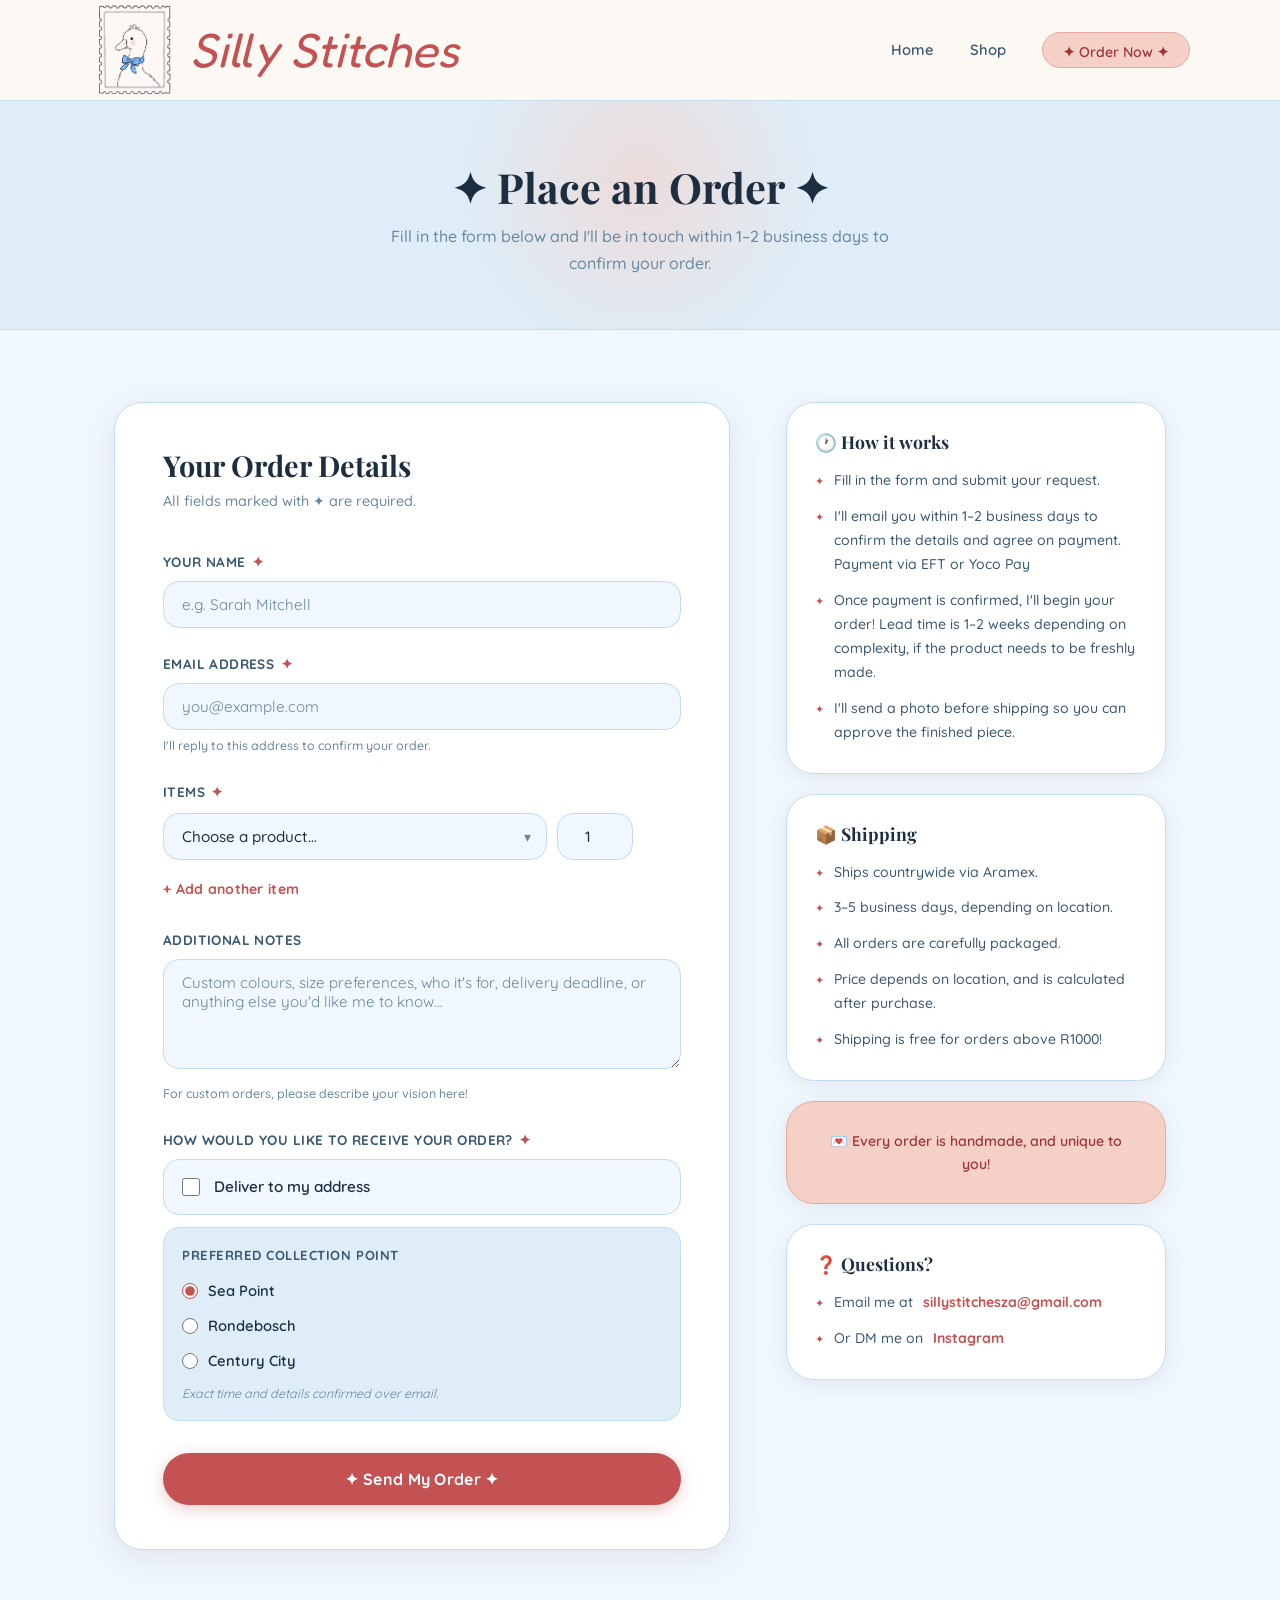
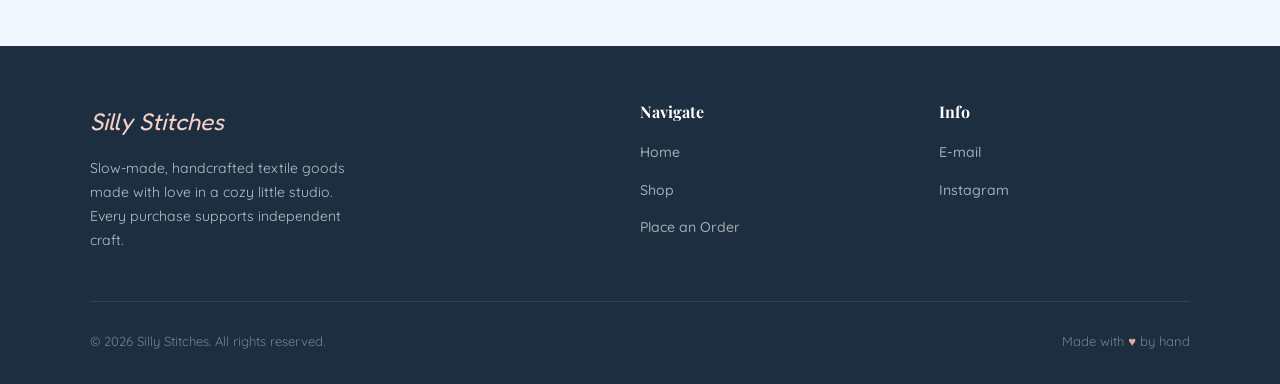
==== order.html @ 5d811dc5 "w" ====
<!DOCTYPE html>
<html lang="en">
<head>
  <meta charset="UTF-8" />
  <meta name="viewport" content="width=device-width, initial-scale=1.0" />
  <meta name="description" content="Place an order with Silly Stitches — handmade crochet and embroidery." />
  <title>Order — Silly Stitches</title>
  <link rel="stylesheet" href="styles.css" />
  <link rel="icon" href="images/logo.jpeg" />
</head>
<body>

  <!-- ============================
       NAVIGATION
       ============================ -->
  <nav class="navbar" role="navigation" aria-label="Main navigation">
    <div class="navbar-inner">

      <a href="index.html" class="navbar-logo" aria-label="Silly Stitches Home">
        <div class="logo-icon"><img src="images/logo.jpeg" alt="Silly Stitches logo" /></div>
        <span class="logo-text">Silly Stitches</span>
      </a>

      <ul class="navbar-links" id="navLinks">
        <li><a href="index.html">Home</a></li>
        <li><a href="shop.html">Shop</a></li>
        <li><a href="order.html" class="active navbar-cta">✦ Order Now ✦</a></li>
      </ul>

      <button class="navbar-toggle" id="navToggle" aria-label="Toggle navigation" aria-expanded="false">
        <span></span>
        <span></span>
        <span></span>
      </button>

    </div>
  </nav>


  <!-- ============================
       PAGE HERO
       ============================ -->
  <header class="page-hero">
    <h1 class="section-title">✦ Place an Order ✦</h1>
    <p>Fill in the form below and I'll be in touch within 1–2 business days to confirm your order.</p>
  </header>


  <!-- ============================
       ORDER SECTION
       ============================ -->
  <section class="order-section" aria-labelledby="order-title">
    <div class="container">
      <div class="order-layout">

        <!-- ── ORDER FORM ── -->
        <div class="order-form-card">
          <h2 id="order-title">Your Order Details</h2>
          <p class="form-tagline">All fields marked with ✦ are required.</p>

          <!--
            FORM: submits via POST to /api/order (handled by Cloudflare Worker)
            Data is sent as application/x-www-form-urlencoded (standard HTML form)
            DO NOT change method or action without updating the Worker too.
          -->
          <form
            id="orderForm"
            method="POST"
            action="/api/order"
            novalidate
          >

            <!-- Name -->
            <div class="form-group">
              <label class="form-label" for="name">
                Your Name <span class="required-star">✦</span>
              </label>
              <input
                type="text"
                id="name"
                name="name"
                class="form-input"
                placeholder="e.g. Sarah Mitchell"
                required
                autocomplete="name"
              />
            </div>

            <!-- Email -->
            <div class="form-group">
              <label class="form-label" for="email">
                Email Address <span class="required-star">✦</span>
              </label>
              <input
                type="email"
                id="email"
                name="email"
                class="form-input"
                placeholder="you@example.com"
                required
                autocomplete="email"
              />
              <p class="form-hint">I'll reply to this address to confirm your order.</p>
            </div>

            <!-- Product name & quantity row -->
            <!-- Order items (supports multiple products)
                 ─────────────────────────────────────────
                 JS (section 9) handles add/remove rows.
                 id="product" on the first select is kept
                 so the ?product= URL-prefill still works.
                 name="product[]" / name="quantity[]" let
                 the form send multiple pairs to the worker.
            -->
            <div class="form-group">
              <div class="oir-label-row">
                <label class="form-label">Items <span class="required-star">✦</span></label>
              </div>

              <div id="orderItemsList">

                <!-- First row — static HTML (JS adds more from here) -->
                <div class="order-item-row">
                  <div class="select-wrap oir-select">
                    <select
                      id="product"
                      name="product[]"
                      class="form-select"
                      required
                      aria-label="Product"
                    >
                      <option value="" disabled selected>Choose a product…</option>
                      <!--
                        EDIT PRODUCTS: Add or remove <option> entries here
                        to match the products in your shop.
                      -->
                      <option value="Custom Order">Custom Order — Price to be Confirmed</option>
                      <option value="Large Baby Blue Floral Make-up Bag">Large Baby Blue Floral Make-up Bag — R250.00</option>
                      <option value="Large Pink Floral Make-up Bag">Large Pink Floral Make-up Bag — R250.00</option>
                      <option value="Large White Floral Make-up Bag">Large White Floral Make-up Bag — R250.00</option>
                      <option value="Large Dark Blue Floral Make-up Bag">Large Dark Blue Floral Make-up Bag — R250.00</option>
                      <option value="Large Dark Green Floral Make-up Bag">Large Dark Green Floral Make-up Bag — R250.00</option>
                      <option value="Large White & Blue Floral Make-up Bag">Large White & Blue Floral Make-up Bag — R250.00</option>
                      <option value="Blue Bird Quilted Tote Bag">Blue Bird Quilted Tote Bag — R350.00</option>
                      <option value="Red Bird Quilted Tote Bag">Red Bird Quilted Tote Bag — R350.00</option>

                    </select>
                  </div>
                  <input
                    type="number"
                    name="quantity[]"
                    class="form-input oir-qty-input"
                    value="1"
                    min="1"
                    max="20"
                    required
                    aria-label="Quantity"
                  />
                  <button type="button" class="oir-remove" aria-label="Remove this item">×</button>
                </div>

              </div><!-- /#orderItemsList -->

              <button type="button" id="addItemBtn" class="btn-add-item">
                + Add another item
              </button>

            </div><!-- /.form-group (items) -->

            <!-- Notes -->
            <div class="form-group" style="margin-top: 24px;">
              <label class="form-label" for="notes">
                Additional Notes
              </label>
              <textarea
                id="notes"
                name="notes"
                class="form-textarea"
                placeholder="Custom colours, size preferences, who it's for, delivery deadline, or anything else you'd like me to know…"
              ></textarea>
              <p class="form-hint">For custom orders, please describe your vision here!</p>
            </div>

            <!-- ── DELIVERY / COLLECTION ── -->
            <div class="form-group" style="margin-top:24px;">
              <label class="form-label">How would you like to receive your order? <span class="required-star">✦</span></label>

              <!-- Checkbox -->
              <label style="display:flex;align-items:center;gap:14px;cursor:pointer;padding:14px 18px;border:1.5px solid var(--beige);border-radius:var(--radius-md);background:var(--cream);font-size:0.95rem;font-weight:600;color:var(--text-dark);margin-bottom:12px;">
                <input type="checkbox" id="deliveryCheck" name="delivery" value="yes"
                  style="width:18px;height:18px;accent-color:var(--red-muted);cursor:pointer;flex-shrink:0;" />
                Deliver to my address
              </label>

              <!-- Address (hidden by default, shown when checkbox ticked) -->
              <div id="addressGroup" style="display:none;">
                <label class="form-label" for="address" style="margin-top:4px;">
                  Delivery Address <span class="required-star">✦</span>
                </label>
                <textarea id="address" name="address" class="form-textarea"
                  placeholder="Street address, suburb, city, postal code…"></textarea>
              </div>

              <!-- Collection options (shown by default, hidden when checkbox ticked) -->
              <div id="collectionOptions" style="padding:16px 18px;background:var(--cream-dark);border:1.5px solid var(--beige);border-radius:var(--radius-md);">
                <p style="font-size:0.82rem;font-weight:700;color:var(--text-mid);text-transform:uppercase;letter-spacing:0.04em;margin-bottom:12px;">Preferred collection point</p>
                <div style="display:flex;flex-direction:column;gap:10px;">
                  <label style="display:flex;align-items:center;gap:10px;cursor:pointer;font-size:0.92rem;font-weight:600;color:var(--text-dark);">
                    <input type="radio" name="collection_location" value="Sea Point" checked style="accent-color:var(--red-muted);width:16px;height:16px;flex-shrink:0;" />
                    Sea Point
                  </label>
                  <label style="display:flex;align-items:center;gap:10px;cursor:pointer;font-size:0.92rem;font-weight:600;color:var(--text-dark);">
                    <input type="radio" name="collection_location" value="Rondebosch" style="accent-color:var(--red-muted);width:16px;height:16px;flex-shrink:0;" />
                    Rondebosch
                  </label>
                  <label style="display:flex;align-items:center;gap:10px;cursor:pointer;font-size:0.92rem;font-weight:600;color:var(--text-dark);">
                    <input type="radio" name="collection_location" value="Century City" style="accent-color:var(--red-muted);width:16px;height:16px;flex-shrink:0;" />
                    Century City
                  </label>
                </div>
                <p style="font-size:0.78rem;color:var(--text-light);margin-top:10px;font-style:italic;">Exact time and details confirmed over email.</p>
              </div>
            </div>
            <!-- ── END DELIVERY / COLLECTION ── -->

            <!--
              PRODUCT PREVIEW
              ───────────────
              JS (script.js → section 9) fills this in whenever the
              user picks a product from the dropdown above. Empty by
              default. Stays inside the form-card's bounding box.
            -->
            <div id="orderProductPreview" aria-live="polite"></div>

            <!--
              ORDER TOTAL
              ───────────
              JS (script.js → section 9) fills this in live
              as the customer changes products / quantities.
              Hidden until at least one product is selected.
            -->
            <div id="orderTotal" aria-live="polite"></div>

            <!-- Submit -->
            <button type="submit" class="btn btn-primary form-submit" id="submitBtn">
              ✦ Send My Order ✦
            </button>

            <!-- Success / Error messages (shown by JS) -->
            <div class="form-message success" id="successMsg" role="alert">
              🎉 Order sent! I'll be in touch within 1–2 days to confirm everything.
            </div>
            <div class="form-message error" id="errorMsg" role="alert">
              😔 Something went wrong. Please email me directly at <strong>hello@sillystitches.com</strong>.
            </div>

          </form>
        </div><!-- /.order-form-card -->


        <!-- ── SIDEBAR ── -->
        <aside class="order-sidebar" aria-label="Order information">

          <!-- Processing info -->
          <div class="sidebar-card">
            <h3>🕐 How it works</h3>
            <ul class="sidebar-list">
              <li>Fill in the form and submit your request.</li>
              <li>I'll email you within 1–2 business days to confirm the details and agree on payment. Payment via EFT or Yoco Pay</li>
              <li>Once payment is confirmed, I'll begin your order! Lead time is 1–2 weeks depending on complexity, if the product needs to be freshly made.</li>
              <li>I'll send a photo before shipping so you can approve the finished piece.</li>
            </ul>
          </div>

          <!-- Shipping info -->
          <div class="sidebar-card">
            <h3>📦 Shipping</h3>
            <ul class="sidebar-list">
              <li>Ships countrywide via Aramex.</li>
              <li>3–5 business days, depending on location.</li>
              <li>All orders are carefully packaged.</li>
              <li>Price depends on location, and is calculated after purchase.</li>
              <li>Shipping is free for orders above R1000!</li>
            </ul>
          </div>

          <!-- Highlight -->
          <div class="sidebar-card sidebar-highlight">
            <p>
              💌 Every order is handmade, and unique to you!
            </p>
          </div>

          <!-- Questions -->
          <div class="sidebar-card">
            <h3>❓ Questions?</h3>
            <ul class="sidebar-list">
              <!-- REPLACE: update with your real email -->
              <li>Email me at <a href="mailto:sillystitchesza@gmail.com" style="color: var(--red-muted); font-weight: 700;">sillystitchesza@gmail.com</a></li>
              <li>Or DM me on <a href="https://www.instagram.com/sillystitches.za" target="_blank" rel="noopener noreferrer" style="color: var(--red-muted); font-weight: 700;">Instagram</a></li>
            </ul>
          </div>

        </aside><!-- /.order-sidebar -->

      </div><!-- /.order-layout -->
    </div>
  </section>


  <!-- ============================
       FOOTER
       ============================ -->
  <footer class="footer" role="contentinfo">
    <div class="footer-inner">

      <div class="footer-brand">
        <span class="logo-text display-font">Silly Stitches</span>
        <p>Slow-made, handcrafted textile goods made with love in a cozy little studio.
          Every purchase supports independent craft.</p>
      </div>

      <div class="footer-col">
        <h4>Navigate</h4>
        <ul>
          <li><a href="index.html">Home</a></li>
          <li><a href="shop.html">Shop</a></li>
          <li><a href="order.html">Place an Order</a></li>
        </ul>
      </div>

      <div class="footer-col">
        <h4>Info</h4>
        <ul>
          <!-- REPLACE: update with your real info -->
          <li><a href="mailto:sillystitchesza@gmail.com">E-mail</a></li>
          <li><a href="https://www.instagram.com/sillystitches.za" target="_blank" rel="noopener noreferrer">Instagram</a></li>
        </ul>
      </div>

    </div>

    <div class="footer-bottom">
      <span>© 2026 Silly Stitches. All rights reserved.</span>
      <span>Made with <span class="footer-heart">♥</span> by hand</span>
    </div>
  </footer>

  <script src="products.js"></script>
  <script src="script.js"></script>
</body>
</html>
---- styles.css ----
/* ============================================
   SILLY STITCHES — Main Stylesheet
   Cozy handmade craft brand
   ============================================ */

/* ---------- Google Fonts ---------- */
@import url('https://fonts.googleapis.com/css2?family=Fredoka+One&family=Nunito:wght@400;500;600;700&family=Quicksand:wght@400;500;600;700&family=Playfair+Display:ital,wght@0,400;0,600;1,400&display=swap');

/* ---------- CSS Variables (Color Palette) ---------- */
:root {
--cream:       #f0f7ff;  
--cream-dark:  #deedf8;  
--beige:       #c4dcf0;  
--beige-mid:   #a4c4e2;  
--pink-soft:   #f5d0c6; 
--pink-mid:    #e8aaa0;  
--red-muted:   #c45252; 
--red-deep:    #9e3535;  
--brown-warm:  #456880;  
--text-dark:   #1c2e40; 
--text-mid:    #3a5870;  
--text-light:  #6888a0;  
--white:       #ffffff;  
  --font-body:    'Quicksand', sans-serif;
  --font-display: 'Playfair Display', serif;
  --font-business-name: 'Fredoka One', sans-serif;

  --radius-sm:  8px;
  --radius-md:  16px;
  --radius-lg:  28px;
  --radius-xl:  48px;

  --shadow-soft: 0 4px 20px rgba(122, 92, 78, 0.10);
  --shadow-card: 0 8px 32px rgba(122, 92, 78, 0.12);
  --shadow-lift: 0 16px 48px rgba(122, 92, 78, 0.18);

  --transition: 0.3s cubic-bezier(0.25, 0.46, 0.45, 0.94);
}

/* ---------- Reset & Base ---------- */
*, *::before, *::after {
  box-sizing: border-box;
  margin: 0;
  padding: 0;
}

html {
  scroll-behavior: smooth;
}

body {
  font-family: var(--font-body);
  background-color: var(--cream);
  color: var(--text-dark);
  line-height: 1.7;
  font-size: 16px;
  -webkit-font-smoothing: antialiased;
}

img {
  display: block;
  max-width: 100%;
}

a {
  color: inherit;
  text-decoration: none;
}

ul {
  list-style: none;
}

/* ---------- Typography Helpers ---------- */
.display-font {
  font-family: var(--font-display);
}

h1, h2, h3, h4 {
  line-height: 1.25;
}

/* ---------- Layout Utilities ---------- */
.container {
  max-width: 1100px;
  margin: 0 auto;
  padding: 0 24px;
}

.section {
  padding: 80px 0;
}

.section-title {
  font-family: var(--font-display);
  font-size: clamp(1.8rem, 4vw, 2.6rem);
  color: var(--text-dark);
  margin-bottom: 12px;
}

.section-subtitle {
  font-size: 1rem;
  color: var(--text-light);
  font-weight: 500;
  margin-bottom: 48px;
}

.section-header {
  text-align: center;
  margin-bottom: 8px;
}

/* ---------- Buttons ---------- */
.btn {
  display: inline-block;
  padding: 14px 32px;
  border-radius: var(--radius-xl);
  font-family: var(--font-body);
  font-size: 0.95rem;
  font-weight: 700;
  cursor: pointer;
  border: none;
  transition: var(--transition);
  letter-spacing: 0.02em;
}

.btn-primary {
  background-color: var(--red-muted);
  color: var(--white);
  box-shadow: 0 4px 16px rgba(196, 112, 106, 0.35);
}

.btn-primary:hover {
  background-color: var(--red-deep);
  transform: translateY(-2px);
  box-shadow: 0 8px 24px rgba(196, 112, 106, 0.45);
}

.btn-secondary {
  background-color: var(--cream-dark);
  color: var(--text-mid);
  border: 2px solid var(--beige);
}

.btn-secondary:hover {
  background-color: var(--beige);
  transform: translateY(-2px);
}

.btn-outline {
  background-color: transparent;
  color: var(--red-muted);
  border: 2px solid var(--red-muted);
}

.btn-outline:hover {
  background-color: var(--red-muted);
  color: var(--white);
  transform: translateY(-2px);
}

/* ============================================
   NAVIGATION
   ============================================ */
.navbar {
  position: sticky;
  top: 0;
  z-index: 100;
  background-color: rgba(253, 248, 242, 0.92);
  backdrop-filter: blur(12px);
  -webkit-backdrop-filter: blur(12px);
  border-bottom: 1px solid var(--beige);
  padding: 0 24px;
}

.navbar-inner {
  max-width: 1100px;
  margin: 0 auto;
  display: flex;
  align-items: center;
  justify-content: space-between;
  height: 100px;
}

/* Logo */
.navbar-logo {
  display: flex;
  align-items: center;
  gap: 10px;
  text-decoration: none;
}

.logo-icon img {
  width: 90px;
  height: 90px;
  object-fit: contain;
}

.logo-text {
  font-family: var(--font-business-name);
  font-size: 3rem;
  color: var(--red-muted);
  font-style: italic;
}

/* Nav links */
.navbar-links {
  display: flex;
  align-items: center;
  gap: 36px;
}

.navbar-links a {
  font-size: 0.92rem;
  font-weight: 600;
  color: var(--text-mid);
  position: relative;
  transition: color var(--transition);
  padding-bottom: 2px;
}

.navbar-links a::after {
  content: '';
  position: absolute;
  bottom: -2px;
  left: 0;
  width: 0;
  height: 2px;
  background-color: var(--red-muted);
  border-radius: 2px;
  transition: width var(--transition);
}

.navbar-links a:hover,
.navbar-links a.active {
  color: var(--red-muted);
}

.navbar-links a:hover::after,
.navbar-links a.active::after {
  width: 100%;
}

/* Nav CTA */
.navbar-cta {
  font-size: 0.88rem !important;
  background-color: var(--pink-soft);
  padding: 8px 20px;
  border-radius: var(--radius-xl);
  border: 1.5px solid var(--pink-mid);
  color: var(--red-deep) !important;
  transition: var(--transition) !important;
  display: inline-flex;
  align-items: center;
  justify-content: center;
}

.navbar-cta:hover {
  background-color: var(--red-muted) !important;
  color: var(--white) !important;
  border-color: var(--red-muted) !important;
}

.navbar-cta::after {
  display: none !important;
}

/* Mobile hamburger */
.navbar-toggle {
  display: none;
  flex-direction: column;
  gap: 5px;
  background: none;
  border: none;
  cursor: pointer;
  padding: 4px;
}

.navbar-toggle span {
  display: block;
  width: 24px;
  height: 2px;
  background-color: var(--text-mid);
  border-radius: 2px;
  transition: var(--transition);
}

/* ============================================
   HERO SECTION
   ============================================ */
.hero {
  min-height: 88vh;
  display: flex;
  align-items: center;
  background-color: var(--cream);
  position: relative;
  overflow: hidden;
  padding: 60px 24px;
}

/* Decorative background blobs */
.hero::before {
  content: '';
  position: absolute;
  width: 500px;
  height: 500px;
  background: radial-gradient(circle, var(--pink-soft) 0%, transparent 70%);
  top: -100px;
  right: -100px;
  border-radius: 50%;
  opacity: 0.7;
}

.hero::after {
  content: '';
  position: absolute;
  width: 350px;
  height: 350px;
  background: radial-gradient(circle, var(--cream-dark) 0%, transparent 70%);
  bottom: -80px;
  left: -80px;
  border-radius: 50%;
  opacity: 0.8;
}

.hero-inner {
  max-width: 1100px;
  margin: 0 auto;
  display: grid;
  grid-template-columns: 1fr 1fr;
  gap: 64px;
  align-items: center;
  position: relative;
  z-index: 1;
  width: 100%;
}

.hero-content {
  animation: fadeInUp 0.8s ease both;
}

.hero-badge {
  display: inline-flex;
  align-items: center;
  gap: 8px;
  background-color: var(--pink-soft);
  border: 1.5px solid var(--pink-mid);
  border-radius: var(--radius-xl);
  padding: 6px 16px;
  font-size: 0.82rem;
  font-weight: 600;
  color: var(--red-deep);
  margin-bottom: 20px;
  letter-spacing: 0.04em;
  text-transform: uppercase;
}

.hero-title {
  font-family: var(--font-display);
  font-size: clamp(2.4rem, 5.5vw, 4rem);
  color: var(--text-dark);
  margin-bottom: 16px;
  line-height: 1.15;
}

.hero-title em {
  color: var(--red-muted);
  font-style: italic;
}

.hero-tagline {
  font-size: 1.1rem;
  color: var(--text-mid);
  margin-bottom: 36px;
  font-weight: 500;
  max-width: 420px;
}

.hero-actions {
  display: flex;
  gap: 16px;
  flex-wrap: wrap;
  align-items: center;
}

/* Hero image panel */
.hero-visual {
  animation: fadeInUp 0.8s 0.15s ease both;
  position: relative;
}

.hero-image-wrap {
  border-radius: var(--radius-lg);
  overflow: hidden;
  box-shadow: var(--shadow-lift);
  position: relative;
  aspect-ratio: 4/5;
}

.hero-image-wrap img {
  width: 100%;
  height: 100%;
  object-fit: cover;
}

/* Floating accent card */
.hero-accent-card {
  position: absolute;
  bottom: -20px;
  left: -24px;
  background-color: var(--white);
  border-radius: var(--radius-md);
  padding: 14px 20px;
  box-shadow: var(--shadow-card);
  border: 1px solid var(--beige);
  display: flex;
  align-items: center;
  gap: 10px;
  font-size: 0.85rem;
  font-weight: 600;
  color: var(--text-mid);
  white-space: nowrap;
}

.hero-accent-card .accent-icon {
  font-size: 1.4rem;
}

/* ============================================
   FEATURES / PERKS STRIP
   ============================================ */
.perks-strip {
  background-color: var(--cream-dark);
  border-top: 1px solid var(--beige);
  border-bottom: 1px solid var(--beige);
  padding: 28px 24px;
}

.perks-inner {
  max-width: 1100px;
  margin: 0 auto;
  display: flex;
  justify-content: center;
  gap: 48px;
  flex-wrap: wrap;
}

.perk-item {
  display: flex;
  align-items: center;
  gap: 10px;
  font-size: 0.9rem;
  font-weight: 600;
  color: var(--text-mid);
}

.perk-icon {
  font-size: 1.3rem;
}

/* ============================================
   FEATURED PRODUCTS (HOME)
   ============================================ */
.featured {
  background-color: var(--cream);
}

.featured-grid {
  display: grid;
  grid-template-columns: repeat(3, 1fr);
  gap: 28px;
}

/* ============================================
   PRODUCT CARD (reused on home & shop)
   ============================================ */
.product-card {
  background-color: var(--white);
  border-radius: var(--radius-lg);
  overflow: hidden;
  box-shadow: var(--shadow-card);
  border: 1px solid var(--beige);
  transition: var(--transition);
  display: flex;
  flex-direction: column;
}

.product-card:hover {
  transform: translateY(-6px);
  box-shadow: var(--shadow-lift);
}

/* Product image area */
.product-image {
  position: relative;
  overflow: hidden;
  aspect-ratio: 1 / 1;
  background-color: var(--cream-dark);
}

.product-image img {
  width: 100%;
  height: 100%;
  object-fit: cover;
  transition: transform 0.5s ease;
}

.product-card:hover .product-image img {
  transform: scale(1.05);
}

/* Badge on image (e.g. "New") */
.product-badge {
  position: absolute;
  top: 12px;
  left: 12px;
  background-color: var(--red-muted);
  color: var(--white);
  font-size: 0.72rem;
  font-weight: 700;
  text-transform: uppercase;
  letter-spacing: 0.06em;
  padding: 4px 10px;
  border-radius: var(--radius-xl);
}

/* Product info */
.product-info {
  padding: 20px 22px 22px;
  flex: 1;
  display: flex;
  flex-direction: column;
  gap: 6px;
}

.product-name {
  font-family: var(--font-display);
  font-size: 1.05rem;
  color: var(--text-dark);
  font-weight: 600;
}

.product-desc {
  font-size: 0.85rem;
  color: var(--text-light);
  font-weight: 500;
  flex: 1;
}

.product-footer {
  display: flex;
  align-items: center;
  justify-content: space-between;
  margin-top: 14px;
}

.product-price {
  font-size: 1.1rem;
  font-weight: 700;
  color: var(--red-muted);
}

.product-order-btn {
  font-size: 0.82rem;
  padding: 8px 16px;
}

/* ============================================
   ABOUT SECTION (HOME)
   ============================================ */
.about {
  background-color: var(--cream-dark);
  border-top: 1px solid var(--beige);
  border-bottom: 1px solid var(--beige);
}

.about-inner {
  display: grid;
  grid-template-columns: 1fr 1fr;
  gap: 72px;
  align-items: center;
}

.about-image-wrap {
  border-radius: var(--radius-lg);
  overflow: hidden;
  box-shadow: var(--shadow-card);
  aspect-ratio: 4/3;
  position: relative;
}

.about-image-wrap img {
  width: 100%;
  height: 100%;
  object-fit: cover;
}

/* Decorative stitch border on about image */
.about-image-wrap::before {
  content: '';
  position: absolute;
  inset: 8px;
  border-radius: calc(var(--radius-lg) - 4px);
  border: 2px dashed rgba(196, 112, 106, 0.4);
  z-index: 1;
  pointer-events: none;
}

.about-content {
  display: flex;
  flex-direction: column;
  gap: 20px;
}

.about-content .section-title {
  margin-bottom: 4px;
}

.about-content p {
  color: var(--text-mid);
  font-size: 0.97rem;
  font-weight: 500;
}

.about-signature {
  font-family: var(--font-display);
  font-size: 1.3rem;
  color: var(--red-muted);
  font-style: italic;
  margin-top: 8px;
}

/* ============================================
   SHOP PAGE HERO
   ============================================ */
.page-hero {
  background-color: var(--cream-dark);
  padding: 60px 24px 52px;
  text-align: center;
  border-bottom: 1px solid var(--beige);
  position: relative;
  overflow: hidden;
}

.page-hero::before {
  content: '';
  position: absolute;
  width: 400px;
  height: 400px;
  background: radial-gradient(circle, var(--pink-soft) 0%, transparent 65%);
  top: -120px;
  left: 50%;
  transform: translateX(-50%);
  border-radius: 50%;
  opacity: 0.6;
}

.page-hero .section-title {
  position: relative;
  z-index: 1;
  margin-bottom: 10px;
}

.page-hero p {
  position: relative;
  z-index: 1;
  color: var(--text-light);
  font-weight: 500;
  max-width: 500px;
  margin: 0 auto;
}

/* ============================================
   SHOP GRID
   ============================================ */
.shop-section {
  background-color: var(--cream);
  padding: 64px 0 80px;
}

.shop-grid {
  display: grid;
  grid-template-columns: repeat(3, 1fr);
  gap: 28px;
}

/* Filter bar (visual only — no JS logic needed for static) */
.shop-filter {
  display: flex;
  gap: 10px;
  flex-wrap: wrap;
  margin-bottom: 40px;
}

.filter-btn {
  padding: 8px 20px;
  border-radius: var(--radius-xl);
  font-family: var(--font-body);
  font-size: 0.85rem;
  font-weight: 600;
  cursor: pointer;
  border: 1.5px solid var(--beige);
  background-color: var(--white);
  color: var(--text-mid);
  transition: var(--transition);
}

.filter-btn:hover,
.filter-btn.active {
  background-color: var(--red-muted);
  color: var(--white);
  border-color: var(--red-muted);
}

/* ============================================
   ORDER PAGE
   ============================================ */
.order-section {
  background-color: var(--cream);
  padding: 72px 0 96px;
}

.order-layout {
  display: grid;
  grid-template-columns: 1fr 380px;
  gap: 56px;
  align-items: start;
}

/* Order form card */
.order-form-card {
  background-color: var(--white);
  border-radius: var(--radius-lg);
  padding: 44px 48px;
  box-shadow: var(--shadow-card);
  border: 1px solid var(--beige);
}

.order-form-card h2 {
  font-family: var(--font-display);
  font-size: 1.8rem;
  color: var(--text-dark);
  margin-bottom: 6px;
}

.order-form-card .form-tagline {
  color: var(--text-light);
  font-size: 0.9rem;
  font-weight: 500;
  margin-bottom: 36px;
}

/* Form fields */
.form-group {
  margin-bottom: 24px;
}

.form-label {
  display: block;
  font-size: 0.85rem;
  font-weight: 700;
  color: var(--text-mid);
  margin-bottom: 8px;
  letter-spacing: 0.03em;
  text-transform: uppercase;
}

.form-label .required-star {
  color: var(--red-muted);
  margin-left: 2px;
}

.form-input,
.form-select,
.form-textarea {
  width: 100%;
  padding: 13px 18px;
  border: 1.5px solid var(--beige);
  border-radius: var(--radius-md);
  font-family: var(--font-body);
  font-size: 0.95rem;
  font-weight: 500;
  color: var(--text-dark);
  background-color: var(--cream);
  transition: border-color var(--transition), box-shadow var(--transition);
  outline: none;
  -webkit-appearance: none;
  appearance: none;
}

.form-input:focus,
.form-select:focus,
.form-textarea:focus {
  border-color: var(--red-muted);
  box-shadow: 0 0 0 4px rgba(196, 112, 106, 0.12);
  background-color: var(--white);
}

.form-input::placeholder,
.form-textarea::placeholder {
  color: var(--text-light);
  font-weight: 400;
}

/* Select arrow */
.select-wrap {
  position: relative;
}

.select-wrap::after {
  content: '▾';
  position: absolute;
  right: 16px;
  top: 50%;
  transform: translateY(-50%);
  color: var(--text-light);
  pointer-events: none;
  font-size: 0.85rem;
}

.form-select {
  cursor: pointer;
  padding-right: 40px;
}

.form-textarea {
  resize: vertical;
  min-height: 110px;
}

/* Quantity row */
.form-row {
  display: grid;
  grid-template-columns: 1fr 1fr;
  gap: 16px;
}

/* Hint text under a field */
.form-hint {
  font-size: 0.78rem;
  color: var(--text-light);
  margin-top: 5px;
  font-weight: 500;
}

/* Submit btn */
.form-submit {
  width: 100%;
  padding: 16px;
  font-size: 1rem;
  margin-top: 8px;
}

/* Success / error messages */
.form-message {
  display: none;
  padding: 14px 18px;
  border-radius: var(--radius-md);
  font-size: 0.9rem;
  font-weight: 600;
  margin-top: 16px;
  text-align: center;
}

.form-message.success {
  background-color: #d4f0e0;
  color: #2d7a50;
  border: 1px solid #a8dfc0;
}

.form-message.error {
  background-color: var(--pink-soft);
  color: var(--red-deep);
  border: 1px solid var(--pink-mid);
}

/* Sidebar info */
.order-sidebar {
  display: flex;
  flex-direction: column;
  gap: 20px;
  position: sticky;
  top: 96px;
}

.sidebar-card {
  background-color: var(--white);
  border-radius: var(--radius-lg);
  padding: 28px;
  border: 1px solid var(--beige);
  box-shadow: var(--shadow-soft);
}

.sidebar-card h3 {
  font-family: var(--font-display);
  font-size: 1.1rem;
  color: var(--text-dark);
  margin-bottom: 16px;
  display: flex;
  align-items: center;
  gap: 8px;
}

.sidebar-list {
  display: flex;
  flex-direction: column;
  gap: 12px;
}

.sidebar-list li {
  display: flex;
  align-items: flex-start;
  gap: 10px;
  font-size: 0.88rem;
  color: var(--text-mid);
  font-weight: 500;
}

.sidebar-list li::before {
  content: '✦';
  color: var(--red-muted);
  flex-shrink: 0;
  font-size: 0.7rem;
  margin-top: 3px;
}

.sidebar-highlight {
  background-color: var(--pink-soft);
  border: 1.5px solid var(--pink-mid);
  text-align: center;
}

.sidebar-highlight p {
  font-size: 0.88rem;
  color: var(--red-deep);
  font-weight: 600;
  line-height: 1.6;
}

/* ============================================
   FOOTER
   ============================================ */
.footer {
  background-color: var(--text-dark);
  color: rgba(255,255,255,0.7);
  padding: 56px 24px 32px;
}

.footer-inner {
  max-width: 1100px;
  margin: 0 auto;
  display: grid;
  grid-template-columns: 2fr 1fr 1fr;
  gap: 48px;
  margin-bottom: 48px;
}

.footer-brand .logo-text {
  color: var(--pink-soft);
  font-size: 1.5rem;
  display: block;
  margin-bottom: 14px;
}

.footer-brand p {
  font-size: 0.88rem;
  line-height: 1.7;
  max-width: 280px;
}

.footer-col h4 {
  font-family: var(--font-display);
  font-size: 1rem;
  color: var(--white);
  margin-bottom: 16px;
}

.footer-col ul {
  display: flex;
  flex-direction: column;
  gap: 10px;
}

.footer-col ul li a {
  font-size: 0.88rem;
  color: rgba(255,255,255,0.6);
  font-weight: 500;
  transition: color var(--transition);
}

.footer-col ul li a:hover {
  color: var(--pink-soft);
}

.footer-bottom {
  max-width: 1100px;
  margin: 0 auto;
  border-top: 1px solid rgba(255,255,255,0.1);
  padding-top: 28px;
  display: flex;
  justify-content: space-between;
  align-items: center;
  font-size: 0.82rem;
  color: rgba(255,255,255,0.4);
  flex-wrap: wrap;
  gap: 12px;
}

.footer-heart {
  color: var(--pink-mid);
}

/* ============================================
   ANIMATIONS
   ============================================ */
@keyframes fadeInUp {
  from {
    opacity: 0;
    transform: translateY(24px);
  }
  to {
    opacity: 1;
    transform: translateY(0);
  }
}

/* Scroll-triggered fade-in (via JS IntersectionObserver) */
.reveal {
  opacity: 0;
  transform: translateY(28px);
  transition: opacity 0.7s ease, transform 0.7s ease;
}

.reveal.visible {
  opacity: 1;
  transform: translateY(0);
}

/* ============================================
   RESPONSIVE — Tablet
   ============================================ */
@media (max-width: 900px) {
  .hero-inner {
    grid-template-columns: 1fr;
    gap: 40px;
    text-align: center;
  }

  .hero-actions {
    justify-content: center;
  }

  .hero-tagline {
    margin-left: auto;
    margin-right: auto;
  }

  .hero-visual {
    max-width: 400px;
    margin: 0 auto;
  }

  .hero-accent-card {
    left: 0;
  }

  .about-inner {
    grid-template-columns: 1fr;
    gap: 40px;
  }

  .featured-grid,
  .shop-grid {
    grid-template-columns: repeat(2, 1fr);
  }

  .order-layout {
    grid-template-columns: 1fr;
  }

  .order-sidebar {
    position: static;
  }

  .footer-inner {
    grid-template-columns: 1fr 1fr;
  }

  .footer-brand {
    grid-column: 1 / -1;
  }
}

/* ============================================
   RESPONSIVE — Mobile
   ============================================ */
@media (max-width: 600px) {
  .navbar-links {
    display: none;
    position: absolute;
    top: 72px;
    left: 0;
    right: 0;
    background-color: var(--cream);
    border-bottom: 1px solid var(--beige);
    padding: 16px 24px 24px;
    flex-direction: column;
    align-items: flex-start;
    gap: 20px;
    box-shadow: var(--shadow-soft);
  }

  .navbar-links.open {
    display: flex;
  }

  .navbar {
    position: relative; /* allow dropdown to show */
  }

  .navbar-toggle {
    display: flex;
  }

  .featured-grid,
  .shop-grid {
    grid-template-columns: 1fr;
    max-width: 380px;
    margin: 0 auto;
  }

  .order-form-card {
    padding: 28px 24px;
  }

  .form-row {
    grid-template-columns: 1fr;
  }

  .footer-inner {
    grid-template-columns: 1fr;
    gap: 32px;
  }

  .perks-inner {
    gap: 24px;
    flex-direction: column;
    align-items: center;
  }

  .hero {
    min-height: auto;
    padding: 48px 24px 40px;
  }

  .section {
    padding: 56px 0;
  }

  /* ── Navbar: prevent logo text from overflowing on small screens ── */
  .navbar-inner {
    height: 72px;
  }

  .navbar-logo {
    flex-shrink: 1;
    min-width: 0;
    overflow: hidden;
  }

  .logo-icon img {
    width: 44px;
    height: 44px;
    flex-shrink: 0;
  }

  .logo-text {
    font-size: clamp(1rem, 3.5vw, 1.4rem);
    white-space: nowrap;
    overflow: hidden;
    text-overflow: ellipsis;
    max-width: 100%;
  }
}


/* ╔════════════════════════════════════════════════════════════╗
   ║                                                            ║
   ║     NEW — IMAGE GALLERY FEATURES                           ║
   ║     (hero carousel · product hover · lightbox · order      ║
   ║      preview).  Everything below is additive — nothing     ║
   ║      above this block has been modified.                   ║
   ║                                                            ║
   ╚════════════════════════════════════════════════════════════╝ */


/* ============================================
   HERO CAROUSEL
   Multiple <img> stacked inside .hero-image-wrap.
   Only the .active layer is visible.
   ============================================ */
.hero-image-wrap.hero-carousel {
  perspective: 1200px;  /* depth for the flip effect */
}

.hero-image-wrap.hero-carousel img {
  position: absolute;
  inset: 0;
  width: 100%;
  height: 100%;
  object-fit: cover;
  opacity: 0;
  transform-style: preserve-3d;
  backface-visibility: hidden;
}

.hero-image-wrap.hero-carousel img.active {
  opacity: 1;
}

/* ── Crossfade (animation: 'fade') ─────────── */
.hero-image-wrap.anim-fade img {
  transition: opacity 0.8s ease;
}

/* ── Card flip (animation: 'flip') ─────────── */
.hero-image-wrap.anim-flip img {
  transition: transform 0.35s ease, opacity 0.35s ease;
}
.hero-image-wrap.anim-flip img.active {
  transform: rotateY(0deg);
}
.hero-image-wrap.anim-flip img.flipping-out {
  /* current image rotates away to edge */
  transform: rotateY(90deg);
  opacity: 0;
}
.hero-image-wrap.anim-flip img.flipping-in {
  /* next image starts on the far edge before swinging in */
  transform: rotateY(-90deg);
  opacity: 0;
}


/* ============================================
   PRODUCT CARD CAROUSEL
   Stacked <img class="carousel-layer"> inside
   .product-image. Only .active is visible.
   ============================================ */
.product-image.has-carousel .carousel-layer {
  position: absolute;
  inset: 0;
  width: 100%;
  height: 100%;
  object-fit: cover;
  opacity: 0;
  transition: opacity 0.45s ease, transform 0.5s ease;
}

.product-image.has-carousel .carousel-layer.active {
  opacity: 1;
}

/* Keep the original "zoom on hover" effect from the card */
.product-card:hover .product-image.has-carousel .carousel-layer.active {
  transform: scale(1.05);
}

/* Make the badge sit above the rotating images */
.product-image .product-badge {
  z-index: 2;
}

/* Tiny dot indicator in the corner so users notice it's a gallery */
.product-image.has-carousel::after {
  content: '◉';
  position: absolute;
  bottom: 10px;
  right: 12px;
  font-size: 0.7rem;
  color: var(--white);
  background-color: rgba(28, 46, 64, 0.55);
  padding: 4px 8px;
  border-radius: var(--radius-xl);
  letter-spacing: 0.06em;
  z-index: 2;
  opacity: 0;
  transition: opacity 0.3s ease;
  pointer-events: none;
}
.product-card:hover .product-image.has-carousel::after {
  opacity: 1;
}


/* ============================================
   LIGHTBOX MODAL
   ============================================ */
.ss-lightbox {
  position: fixed;
  inset: 0;
  z-index: 9999;
  background-color: rgba(28, 46, 64, 0.92);
  display: none;
  align-items: center;
  justify-content: center;
  padding: 64px 80px;
  animation: ssLbFadeIn 0.25s ease;
}
.ss-lightbox.open { display: flex; }

@keyframes ssLbFadeIn {
  from { opacity: 0; }
  to   { opacity: 1; }
}

.ss-lb-stage {
  max-width: min(1000px, 100%);
  max-height: 100%;
  display: flex;
  flex-direction: column;
  align-items: center;
  gap: 16px;
}

.ss-lb-img {
  max-width: 100%;
  max-height: calc(100vh - 200px);
  object-fit: contain;
  border-radius: var(--radius-md);
  box-shadow: 0 16px 60px rgba(0, 0, 0, 0.4);
  background-color: var(--white);
}

.ss-lb-caption {
  color: rgba(255, 255, 255, 0.85);
  font-family: var(--font-body);
  font-size: 0.95rem;
  font-weight: 600;
  letter-spacing: 0.02em;
  text-align: center;
}

/* Close / prev / next buttons */
.ss-lb-close,
.ss-lb-prev,
.ss-lb-next {
  position: absolute;
  background-color: rgba(255, 255, 255, 0.12);
  color: var(--white);
  border: 1.5px solid rgba(255, 255, 255, 0.2);
  font-size: 1.6rem;
  font-family: var(--font-body);
  font-weight: 600;
  cursor: pointer;
  width: 48px;
  height: 48px;
  border-radius: 50%;
  display: flex;
  align-items: center;
  justify-content: center;
  transition: var(--transition);
  line-height: 1;
}

.ss-lb-close:hover,
.ss-lb-prev:hover,
.ss-lb-next:hover {
  background-color: var(--red-muted);
  border-color: var(--red-muted);
  transform: scale(1.05);
}

.ss-lb-close { top: 20px;  right: 24px; }
.ss-lb-prev  { left:  24px; top: 50%; transform: translateY(-50%); }
.ss-lb-next  { right: 24px; top: 50%; transform: translateY(-50%); }
.ss-lb-prev:hover { transform: translateY(-50%) scale(1.05); }
.ss-lb-next:hover { transform: translateY(-50%) scale(1.05); }

/* Dot indicators */
.ss-lb-dots {
  display: flex;
  gap: 8px;
  margin-top: 12px;
  justify-content: center;
}

.ss-lb-dot {
  width: 10px;
  height: 10px;
  border-radius: 50%;
  border: none;
  background-color: rgba(255, 255, 255, 0.35);
  cursor: pointer;
  padding: 0;
  transition: var(--transition);
}
.ss-lb-dot:hover  { background-color: rgba(255, 255, 255, 0.7); }
.ss-lb-dot.active {
  background-color: var(--pink-soft);
  width: 28px;
  border-radius: 5px;
}

@media (max-width: 600px) {
  .ss-lightbox { padding: 56px 16px; }
  .ss-lb-prev, .ss-lb-next { width: 40px; height: 40px; font-size: 1.3rem; }
  .ss-lb-prev { left: 8px;  }
  .ss-lb-next { right: 8px; }
}


/* ============================================
   ORDER PAGE — PRODUCT PREVIEW STRIP
   ============================================ */
#orderProductPreview {
  display: none;
  margin-top: 8px;
  padding: 20px;
  background-color: var(--cream);
  border: 1.5px dashed var(--pink-mid);
  border-radius: var(--radius-md);
  animation: ssOpReveal 0.35s ease;
}
#orderProductPreview.visible { display: block; }

@keyframes ssOpReveal {
  from { opacity: 0; transform: translateY(-6px); }
  to   { opacity: 1; transform: translateY(0); }
}

.op-header {
  display: flex;
  flex-wrap: wrap;
  align-items: baseline;
  gap: 8px;
  margin-bottom: 14px;
  font-size: 0.88rem;
}
.op-header strong {
  color: var(--text-mid);
  text-transform: uppercase;
  letter-spacing: 0.06em;
  font-size: 0.78rem;
}
.op-header span {
  font-family: var(--font-display);
  font-size: 1.05rem;
  color: var(--red-muted);
  font-style: italic;
}

/* The scroll strip — stays inside the form's bounding box */
.op-strip {
  display: flex;
  gap: 12px;
  /* Crucial: never overflow the parent. The form card has padding,
     so the strip respects it automatically. */
}

.op-strip-scroll {
  overflow-x: auto;
  overflow-y: hidden;
  padding-bottom: 10px;
  scroll-snap-type: x mandatory;
  /* Thin custom scrollbar so the form doesn't feel cluttered */
  scrollbar-width: thin;
  scrollbar-color: var(--pink-mid) transparent;
}
.op-strip-scroll::-webkit-scrollbar         { height: 6px; }
.op-strip-scroll::-webkit-scrollbar-track   { background: transparent; }
.op-strip-scroll::-webkit-scrollbar-thumb   {
  background-color: var(--pink-mid);
  border-radius: 3px;
}

.op-strip-single { justify-content: center; }

.op-thumb {
  flex: 0 0 auto;
  width: 140px;
  height: 140px;
  padding: 0;
  border: 1.5px solid var(--beige);
  border-radius: var(--radius-md);
  background: var(--white);
  overflow: hidden;
  cursor: zoom-in;
  scroll-snap-align: start;
  transition: var(--transition);
}
.op-strip-single .op-thumb { width: 220px; height: 220px; }

.op-thumb:hover {
  border-color: var(--red-muted);
  transform: translateY(-2px);
  box-shadow: var(--shadow-soft);
}

.op-thumb img {
  width: 100%;
  height: 100%;
  object-fit: cover;
}

.op-hint {
  font-size: 0.76rem;
  color: var(--text-light);
  margin-top: 8px;
  font-weight: 500;
  font-style: italic;
}


/* ============================================
   ORDER PAGE — MULTI-ITEM ROW UI
   (Appended — nothing above changed)
   ============================================ */

/* Label row above the items */
.oir-label-row {
  margin-bottom: 10px;
}

/* One item row: [select ——————][qty][×] */
.order-item-row {
  display: grid;
  grid-template-columns: 1fr 76px 38px;
  gap: 10px;
  align-items: center;
  margin-bottom: 10px;
}

/* The select wrapper stretches to fill its column */
.oir-select { width: 100%; }

/* Compact qty input — centred text */
.oir-qty-input {
  text-align: center;
  padding-left: 8px;
  padding-right: 8px;
}

/* Remove (×) button — small, subtle */
.oir-remove {
  width: 38px;
  height: 38px;
  border-radius: 50%;
  border: 1.5px solid var(--beige);
  background: var(--cream);
  color: var(--text-light);
  font-size: 1.1rem;
  line-height: 1;
  cursor: pointer;
  display: flex;
  align-items: center;
  justify-content: center;
  transition: var(--transition);
  flex-shrink: 0;
}
.oir-remove:hover {
  background-color: var(--pink-soft);
  border-color: var(--pink-mid);
  color: var(--red-deep);
}

/* Hide × when it's the only row */
#orderItemsList.single-row .oir-remove {
  visibility: hidden;
  pointer-events: none;
}

/* "+ Add another item" link-style button */
.btn-add-item {
  display: inline-flex;
  align-items: center;
  gap: 6px;
  margin-top: 4px;
  background: none;
  border: none;
  font-family: var(--font-body);
  font-size: 0.88rem;
  font-weight: 700;
  color: var(--red-muted);
  cursor: pointer;
  padding: 6px 0;
  transition: color var(--transition);
  letter-spacing: 0.02em;
}
.btn-add-item:hover { color: var(--red-deep); }


/* ============================================
   ORDER PREVIEW — SINGLE-IMAGE-PER-ITEM
   ============================================ */

/* Override old strip styles from previous version */
.op-strip {
  display: flex;
  flex-wrap: wrap;
  gap: 14px;
  /* No overflow-x scroll — just a flex wrap */
}
/* Re-declare to remove the old scroll behaviour */
.op-strip-scroll,
.op-strip-single {
  overflow-x: unset;
  justify-content: unset;
}

/* Wrapper per item: thumb above, name below */
.op-item {
  display: flex;
  flex-direction: column;
  align-items: center;
  gap: 6px;
  max-width: 120px;
}

.op-item-label {
  font-size: 0.72rem;
  font-weight: 600;
  color: var(--text-mid);
  text-align: center;
  line-height: 1.3;
  /* Truncate very long names */
  display: -webkit-box;
  /*-webkit-line-clamp: 2;*/ /*removed because it was error. If any weird issues, add it back*/
  -webkit-box-orient: vertical;
  overflow: hidden;
}

/* Thumbnail — fixed, consistent size */
.op-thumb {
  position: relative;   /* needed for the qty badge */
  width: 100px;
  height: 100px;
  padding: 0;
  border: 1.5px solid var(--beige);
  border-radius: var(--radius-md);
  background: var(--white);
  overflow: hidden;
  cursor: zoom-in;
  transition: var(--transition);
  flex-shrink: 0;
}
.op-thumb:hover {
  border-color: var(--red-muted);
  transform: translateY(-2px);
  box-shadow: var(--shadow-soft);
}
.op-thumb img {
  width: 100%;
  height: 100%;
  object-fit: cover;
}

/* Quantity badge — top-right corner pill */
.op-qty-badge {
  position: absolute;
  top: 5px;
  right: 5px;
  background-color: var(--red-muted);
  color: var(--white);
  font-size: 0.68rem;
  font-weight: 700;
  line-height: 1;
  padding: 3px 6px;
  border-radius: var(--radius-xl);
  pointer-events: none;
  letter-spacing: 0.02em;
}


/* ============================================
   LIGHTBOX — layout & click-zone overrides
   (Appended — fixes dots position + adds
   left/right image click zones)
   ============================================ */

/* Stack everything vertically so dots sit ABOVE the image */
.ss-lightbox {
  flex-direction: column;
  gap: 0;
}

/* Dots are now above the image — remove the top margin that
   was designed for below-image placement */
.ss-lb-dots {
  margin-top: 0;
  margin-bottom: 14px;
}

/* ── Image wrapper ────────────────────────────────────────
   position:relative is the anchor for the click zones.
   display:flex shrink-wraps to the exact size of the image
   so the zones don't extend beyond the photo boundaries.   */
.ss-lb-img-wrap {
  position: relative;
  display: flex;
  align-items: center;
  justify-content: center;
  /* Prevent the wrap from growing past the image */
  align-self: center;
}

/* ── Left / right click zones ─────────────────────────────
   Two transparent buttons sitting over each half of the
   image. They reveal a hint on hover so the user discovers
   they're clickable without being visually intrusive.      */
.ss-lb-zone {
  position: absolute;
  top: 0;
  bottom: 0;
  width: 50%;
  background: transparent;
  border: none;
  padding: 0;
  cursor: pointer;
  z-index: 2;
  /* Arrow hint starts invisible */
  display: flex;
  align-items: center;
  transition: background 0.2s ease;
}
.ss-lb-zone-l {
  left: 0;
  justify-content: flex-start;
  padding-left: 16px;
  border-radius: var(--radius-md) 0 0 var(--radius-md);
}
.ss-lb-zone-r {
  right: 0;
  justify-content: flex-end;
  padding-right: 16px;
  border-radius: 0 var(--radius-md) var(--radius-md) 0;
}

/* Gradient wash on hover — dark on dark bg, so white wash */
.ss-lb-zone-l:hover {
  background: linear-gradient(to right, rgba(0,0,0,0.22), transparent);
}
.ss-lb-zone-r:hover {
  background: linear-gradient(to left, rgba(0,0,0,0.22), transparent);
}

/* Arrow character that appears inside the zone on hover */
.ss-lb-zone::after {
  content: '';
  font-size: 2.2rem;
  font-weight: 300;
  color: rgba(255,255,255,0);
  line-height: 1;
  transition: color 0.2s ease, transform 0.2s ease;
  user-select: none;
  pointer-events: none;
}
.ss-lb-zone-l::after { content: '‹'; }
.ss-lb-zone-r::after { content: '›'; }

.ss-lb-zone-l:hover::after {
  color: rgba(255,255,255,0.9);
  transform: translateX(-2px);
}
.ss-lb-zone-r:hover::after {
  color: rgba(255,255,255,0.9);
  transform: translateX(2px);
}


/* ============================================
   ORDER TOTAL DISPLAY
   ============================================ */
#orderTotal {
  display: none;
  margin-top: 16px;
  border: 1.5px solid var(--pink-mid);
  border-radius: var(--radius-md);
  overflow: hidden;
  animation: ssOpReveal 0.3s ease;
  /* ssOpReveal is defined alongside #orderProductPreview above */
}
#orderTotal.visible { display: block; }

/* Per-line breakdown */
.ot-lines {
  padding: 14px 18px 10px;
  display: flex;
  flex-direction: column;
  gap: 6px;
}

.ot-line {
  display: flex;
  justify-content: space-between;
  align-items: baseline;
  gap: 12px;
  font-size: 0.88rem;
}

.ot-name {
  color: var(--text-mid);
  font-weight: 500;
  /* Let long names wrap rather than push the price off screen */
  flex: 1 1 auto;
  min-width: 0;
}

.ot-price {
  color: var(--text-dark);
  font-weight: 700;
  white-space: nowrap;
  flex-shrink: 0;
}

.ot-from  { color: var(--text-mid); font-style: italic; }
.ot-poa   { color: var(--text-light); font-style: italic; font-weight: 500; }

/* Summary row — visually separated from the line items */
.ot-summary {
  display: flex;
  justify-content: space-between;
  align-items: center;
  padding: 12px 18px;
  background-color: var(--pink-soft);
  border-top: 1.5px solid var(--pink-mid);
  gap: 12px;
}

.ot-summary-label {
  font-size: 0.8rem;
  font-weight: 700;
  text-transform: uppercase;
  letter-spacing: 0.07em;
  color: var(--text-mid);
}

.ot-summary-amount {
  font-family: var(--font-display);
  font-size: 1.25rem;
  font-style: italic;
  color: var(--red-muted);
}

.ot-total-from,
.ot-total-poa {
  color: var(--text-mid);
  font-size: 1.1rem;
}

/* Small disclaimer shown when price is approximate */
.ot-disclaimer {
  padding: 8px 18px 12px;
  font-size: 0.75rem;
  color: var(--text-light);
  font-style: italic;
  background-color: var(--pink-soft);
  margin: 0;
}


/* ============================================
   SHOP FILTER — functional hiding + count
   ============================================ */

/* Hidden cards: collapse out of the grid flow with a fade */
.product-card.card-hidden {
  display: none;
}

/* Result count beneath the filter bar */
.filter-count {
  text-align: center;
  font-size: 0.82rem;
  font-weight: 600;
  color: var(--text-light);
  letter-spacing: 0.04em;
  margin-top: -8px;
  margin-bottom: 32px;
  min-height: 1.2em; /* prevents layout jump when text clears */
}
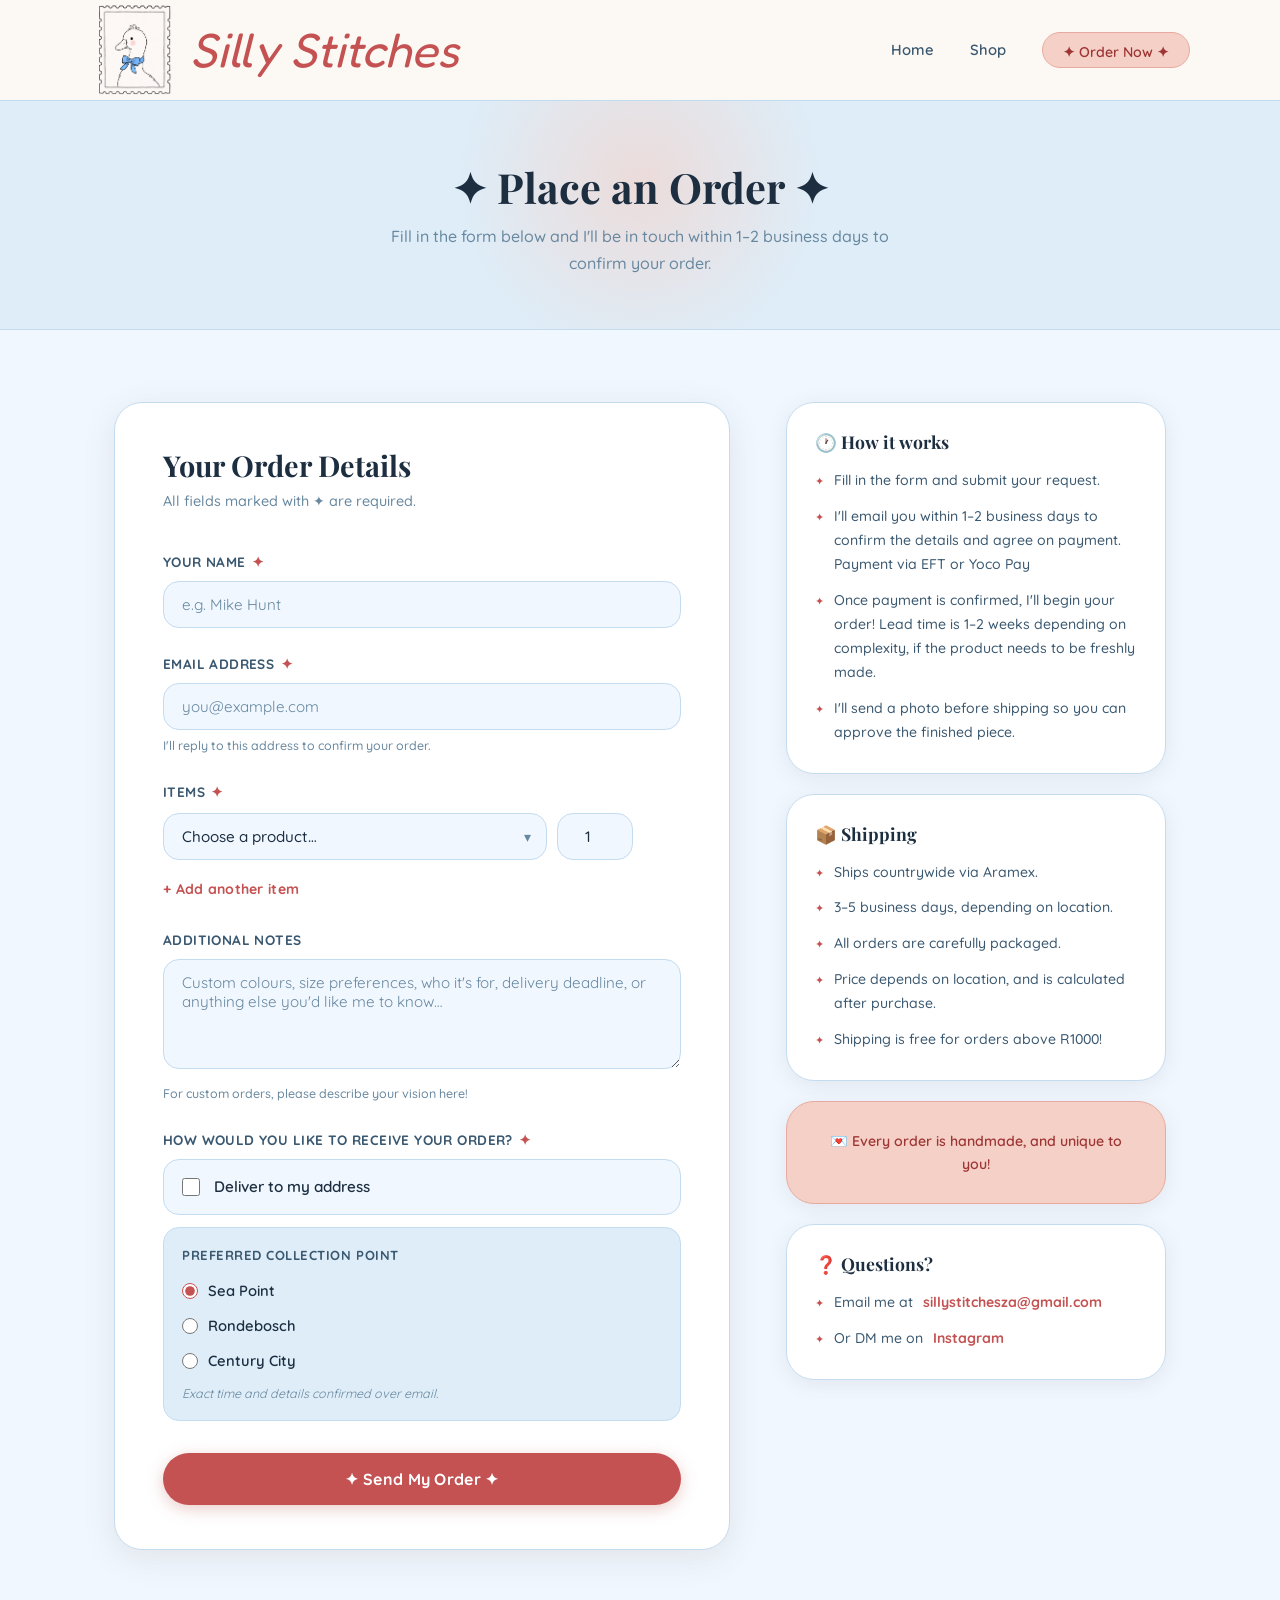
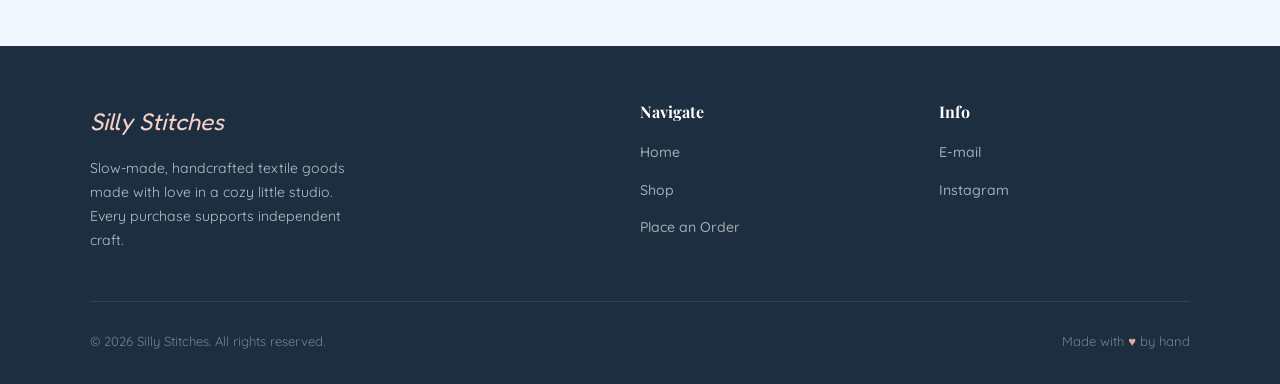
==== commit 72b76666: "Baguette Bag Product addition" ====
--- a/order.html
+++ b/order.html
@@ -80,7 +80,7 @@
                 id="name"
                 name="name"
                 class="form-input"
-                placeholder="e.g. Sarah Mitchell"
+                placeholder="e.g. Mike Hunt"
                 required
                 autocomplete="name"
               />
@@ -140,9 +140,10 @@
                       <option value="Large White Floral Make-up Bag">Large White Floral Make-up Bag — R250.00</option>
                       <option value="Large Dark Blue Floral Make-up Bag">Large Dark Blue Floral Make-up Bag — R250.00</option>
                       <option value="Large Dark Green Floral Make-up Bag">Large Dark Green Floral Make-up Bag — R250.00</option>
-                      <option value="Large White & Blue Floral Make-up Bag">Large White & Blue Floral Make-up Bag — R250.00</option>
+                      <option value="Large White and Blue Floral Make-up Bag">Large White and Blue Floral Make-up Bag — R250.00</option>
                       <option value="Blue Bird Quilted Tote Bag">Blue Bird Quilted Tote Bag — R350.00</option>
                       <option value="Red Bird Quilted Tote Bag">Red Bird Quilted Tote Bag — R350.00</option>
+                      <option value="Cream Floral Baguette Bag">Cream Floral Baguette Bag — R300.00</option>
 
                     </select>
                   </div>
--- a/styles.css
+++ b/styles.css
@@ -1040,6 +1040,11 @@
    RESPONSIVE — Tablet
    ============================================ */
 @media (max-width: 900px) {
+ 
+  .hero-image-wrap {
+  aspect-ratio: 4/5;
+  }
+
   .hero-inner {
     grid-template-columns: 1fr;
     gap: 40px;
@@ -1108,6 +1113,16 @@
     align-items: flex-start;
     gap: 20px;
     box-shadow: var(--shadow-soft);
+  }
+
+  .hero-visual {
+    width: 100%;
+    max-width: 360px;
+  }
+
+  .hero-image-wrap {
+    aspect-ratio: 4/5;
+    width: 100%;
   }
 
   .navbar-links.open {
@@ -1857,25 +1872,25 @@
   background-color: var(--pink-soft);
   margin: 0;
 }
-
-
-/* ============================================
-   SHOP FILTER — functional hiding + count
-   ============================================ */
-
-/* Hidden cards: collapse out of the grid flow with a fade */
-.product-card.card-hidden {
-  display: none;
-}
-
-/* Result count beneath the filter bar */
-.filter-count {
-  text-align: center;
-  font-size: 0.82rem;
-  font-weight: 600;
-  color: var(--text-light);
-  letter-spacing: 0.04em;
-  margin-top: -8px;
-  margin-bottom: 32px;
-  min-height: 1.2em; /* prevents layout jump when text clears */
-}
+
+
+/* ============================================
+   SHOP FILTER — functional hiding + count
+   ============================================ */
+
+/* Hidden cards: collapse out of the grid flow with a fade */
+.product-card.card-hidden {
+  display: none;
+}
+
+/* Result count beneath the filter bar */
+.filter-count {
+  text-align: center;
+  font-size: 0.82rem;
+  font-weight: 600;
+  color: var(--text-light);
+  letter-spacing: 0.04em;
+  margin-top: -8px;
+  margin-bottom: 32px;
+  min-height: 1.2em; /* prevents layout jump when text clears */
+}
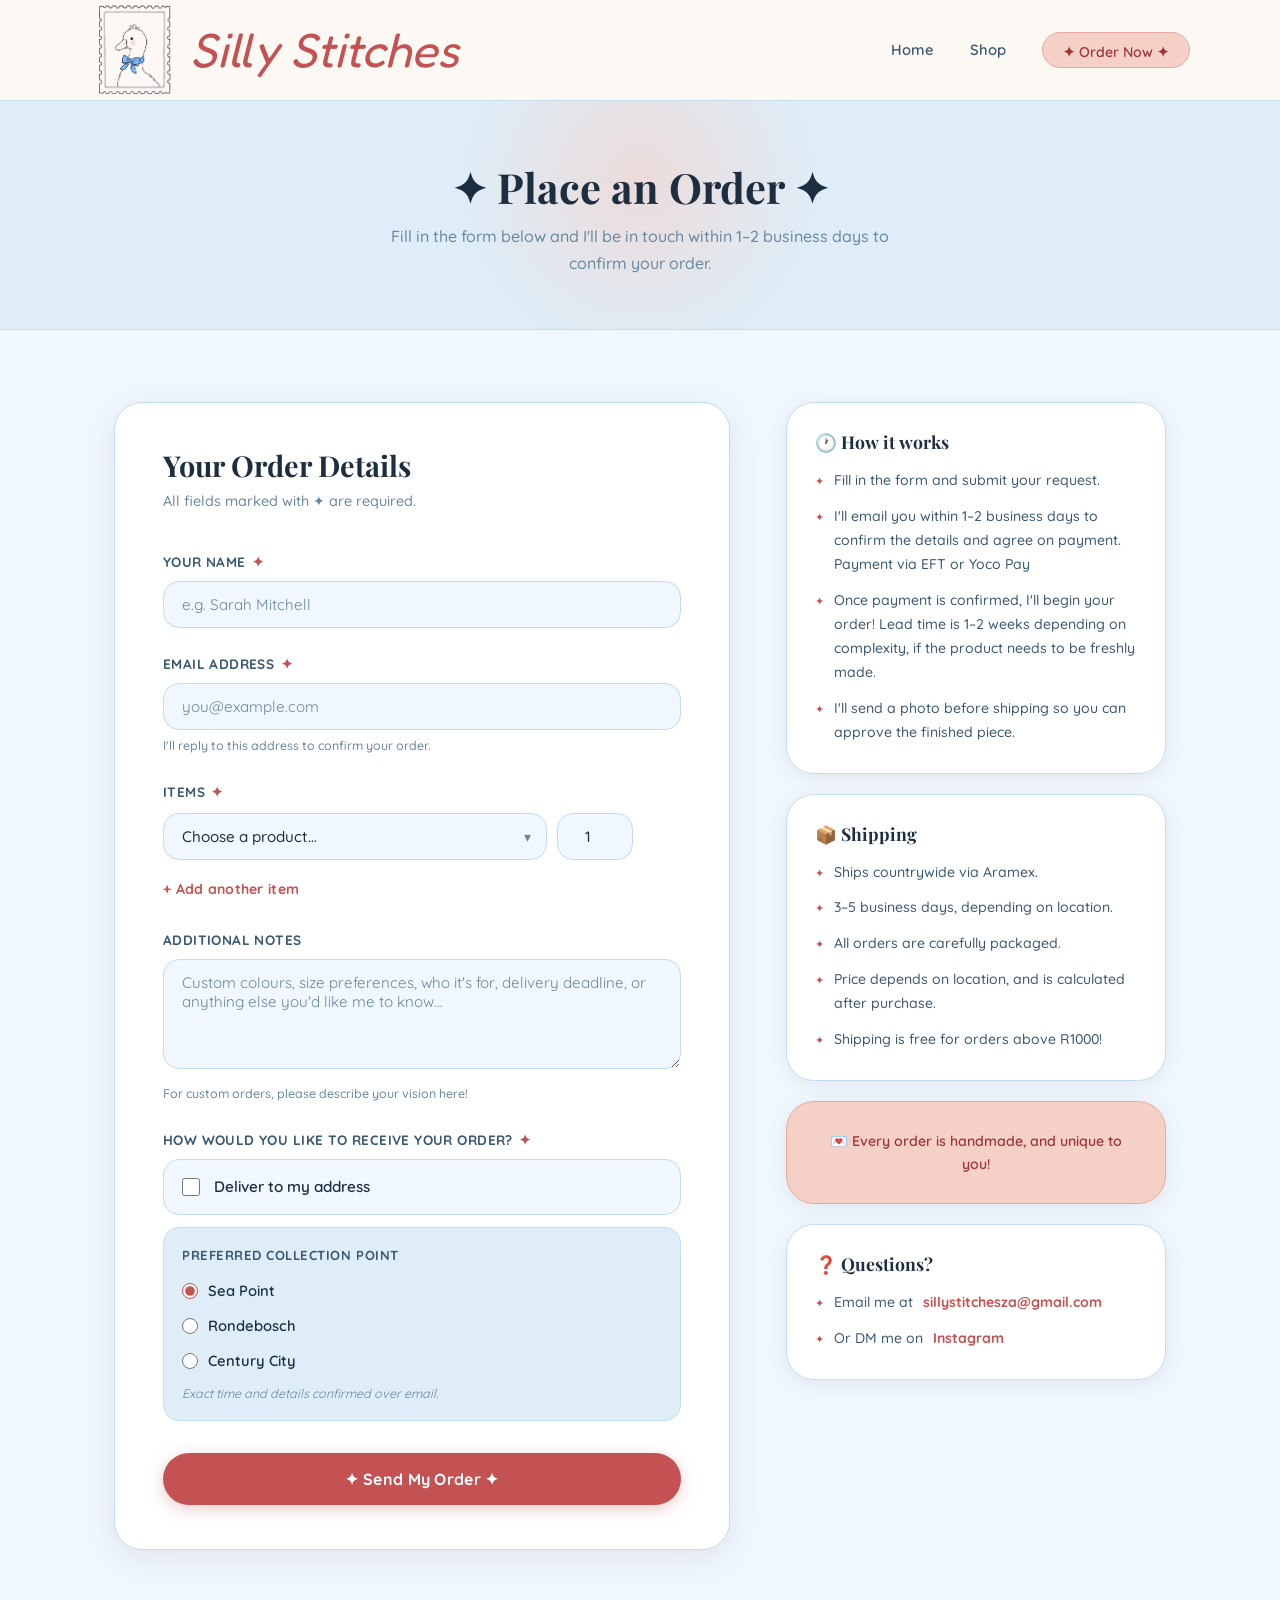
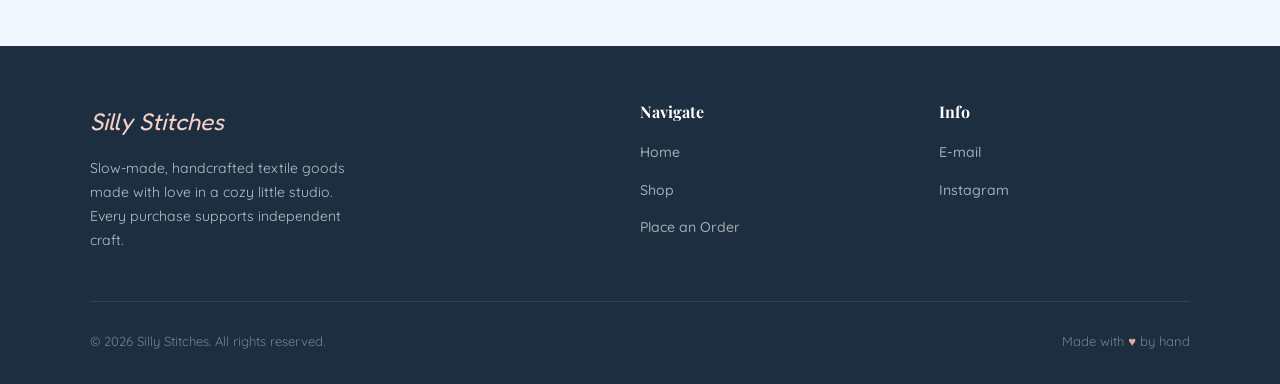
==== commit 282a2a78: "Security Updates." ====
--- a/order.html
+++ b/order.html
@@ -7,6 +7,8 @@
   <title>Order — Silly Stitches</title>
   <link rel="stylesheet" href="styles.css" />
   <link rel="icon" href="images/logo.jpeg" />
+  <!-- Cloudflare Turnstile (bot protection) -->
+  <script src="https://challenges.cloudflare.com/turnstile/v0/api.js" async defer></script>
 </head>
 <body>
 
@@ -80,7 +82,7 @@
                 id="name"
                 name="name"
                 class="form-input"
-                placeholder="e.g. Mike Hunt"
+                placeholder="e.g. Sarah Mitchell"
                 required
                 autocomplete="name"
               />
@@ -101,6 +103,12 @@
                 autocomplete="email"
               />
               <p class="form-hint">I'll reply to this address to confirm your order.</p>
+            </div>
+
+            <!-- Honeypot: invisible to humans, bots auto-fill it. Leave empty! -->
+            <div style="position:absolute;left:-9999px;top:-9999px;height:0;overflow:hidden;" aria-hidden="true">
+              <label for="website">Website</label>
+              <input type="text" id="website" name="website" tabindex="-1" autocomplete="off" />
             </div>
 
             <!-- Product name & quantity row -->
@@ -143,7 +151,6 @@
                       <option value="Large White and Blue Floral Make-up Bag">Large White and Blue Floral Make-up Bag — R250.00</option>
                       <option value="Blue Bird Quilted Tote Bag">Blue Bird Quilted Tote Bag — R350.00</option>
                       <option value="Red Bird Quilted Tote Bag">Red Bird Quilted Tote Bag — R350.00</option>
-                      <option value="Cream Floral Baguette Bag">Cream Floral Baguette Bag — R300.00</option>
 
                     </select>
                   </div>
@@ -242,6 +249,13 @@
             -->
             <div id="orderTotal" aria-live="polite"></div>
 
+            <!--
+              CLOUDFLARE TURNSTILE (bot protection)
+              REPLACE data-sitekey with your Site Key from
+              Cloudflare dashboard → Turnstile → Add widget.
+            -->
+            <div class="cf-turnstile" data-sitekey="0x4AAAAAAD4roVADjEJsxIQD" data-theme="light" style="margin-top:24px;"></div>
+
             <!-- Submit -->
             <button type="submit" class="btn btn-primary form-submit" id="submitBtn">
               ✦ Send My Order ✦
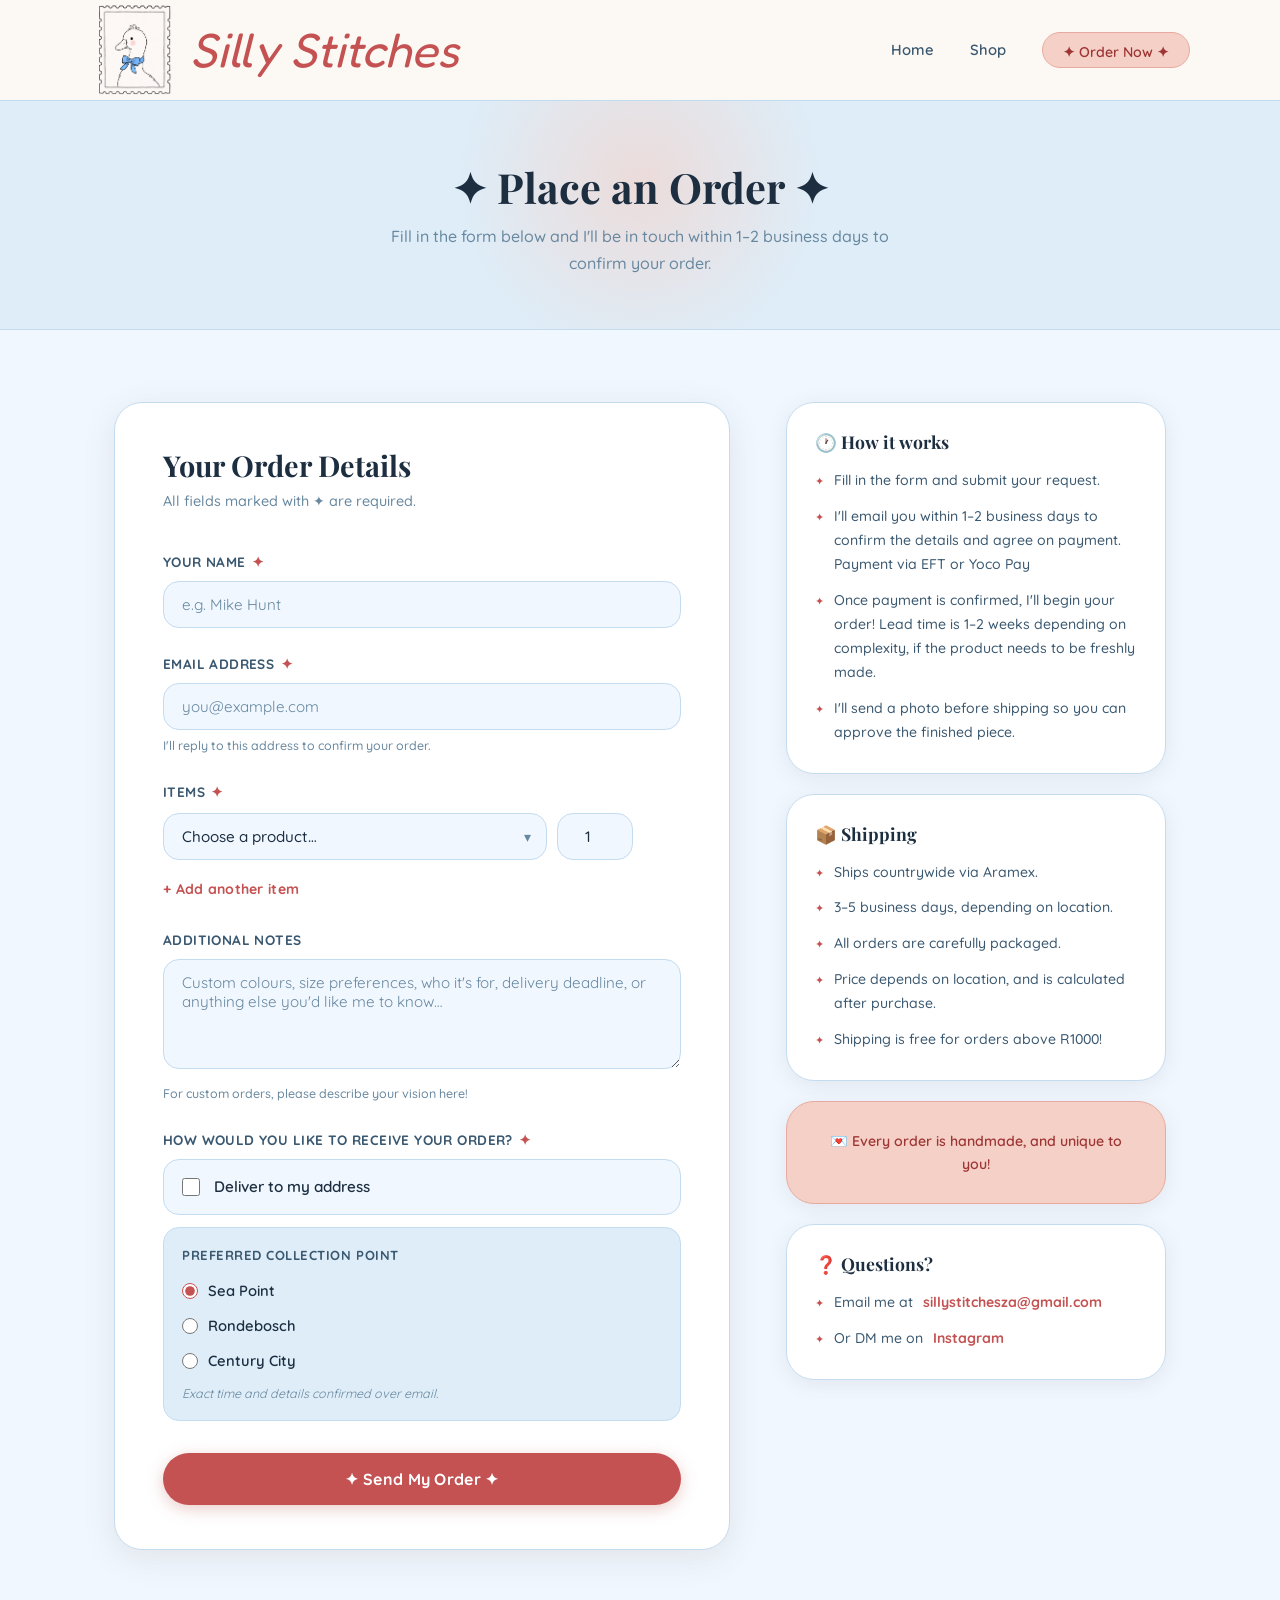
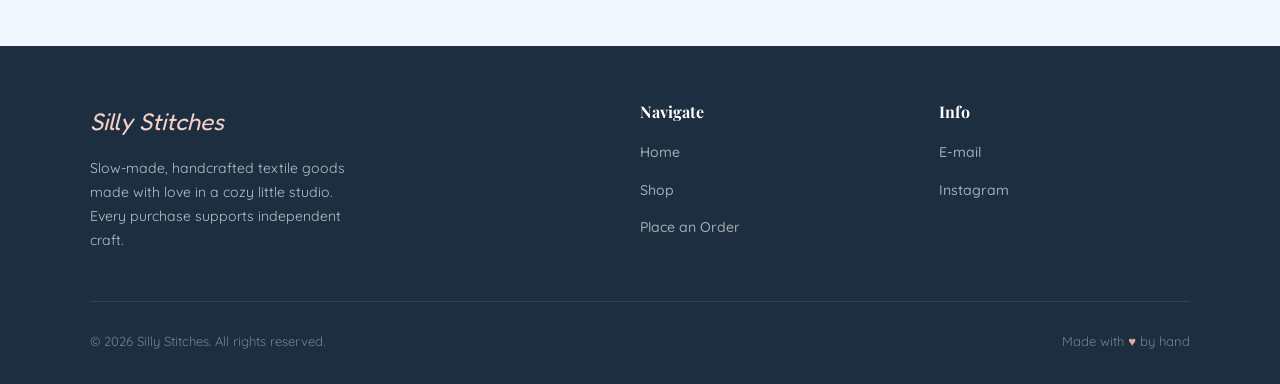
==== commit b6096824: "Merge branch 'main' of https://github.com/sillystitchesza/sillystitchessite" ====
--- a/order.html
+++ b/order.html
@@ -82,7 +82,7 @@
                 id="name"
                 name="name"
                 class="form-input"
-                placeholder="e.g. Sarah Mitchell"
+                placeholder="e.g. Mike Hunt"
                 required
                 autocomplete="name"
               />
@@ -151,6 +151,7 @@
                       <option value="Large White and Blue Floral Make-up Bag">Large White and Blue Floral Make-up Bag — R250.00</option>
                       <option value="Blue Bird Quilted Tote Bag">Blue Bird Quilted Tote Bag — R350.00</option>
                       <option value="Red Bird Quilted Tote Bag">Red Bird Quilted Tote Bag — R350.00</option>
+                      <option value="Cream Floral Baguette Bag">Cream Floral Baguette Bag — R300.00</option>
 
                     </select>
                   </div>
